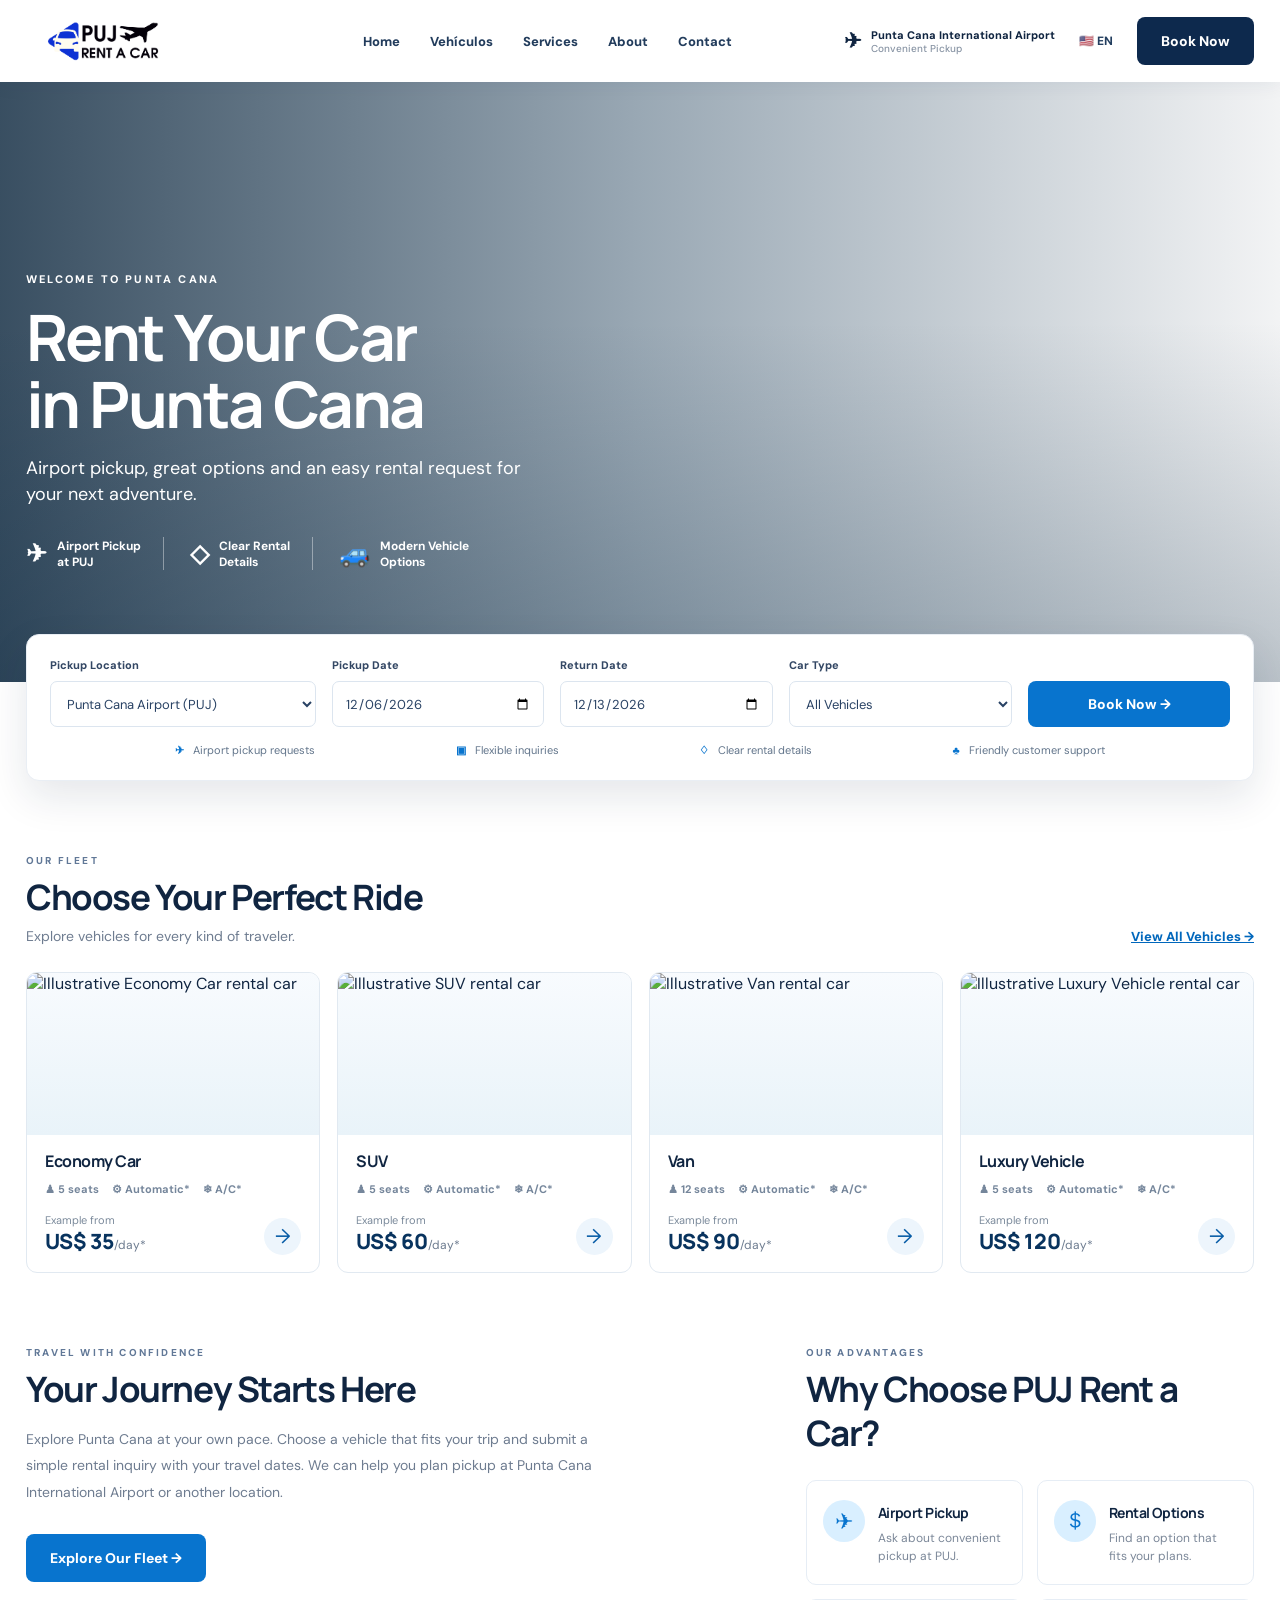
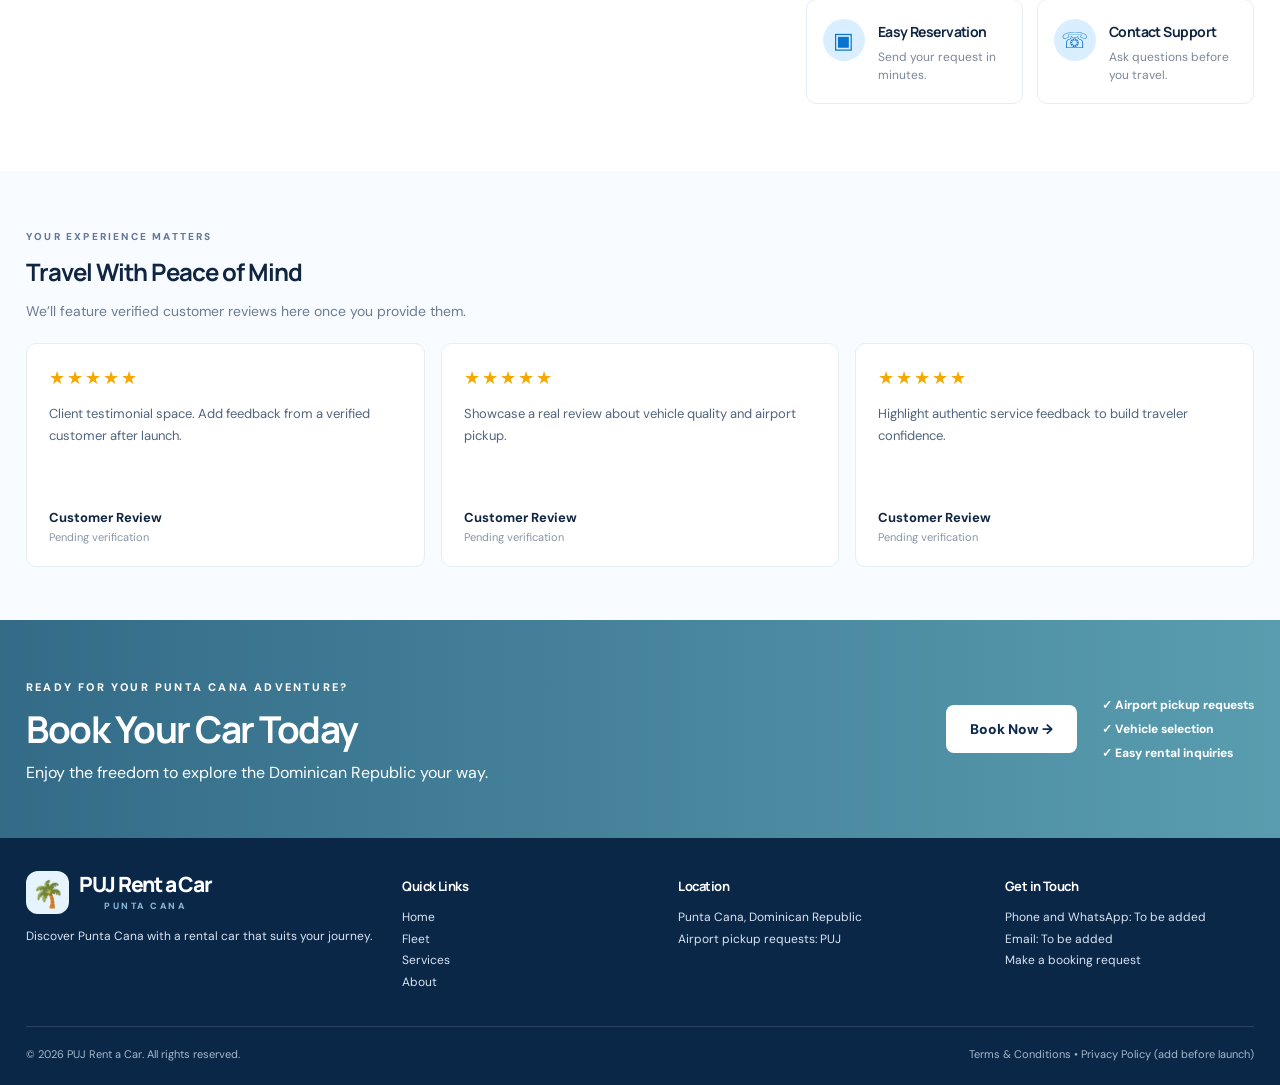
==== index.html @ e7a6bcce "Add files via upload" ====
<!DOCTYPE html>
<html lang="en">
 <head>
  <meta charset="utf-8"/>
  <meta content="width=device-width, initial-scale=1" name="viewport"/>
  <meta content="Explore rental cars in Punta Cana. Choose your vehicle, request pickup at Punta Cana Airport (PUJ), and plan your trip with PUJ Rent a Car." name="description"/>
  <meta content="#102b51" name="theme-color"/>
  <title>
   Car Rental Punta Cana Airport (PUJ) | PUJ Rent a Car
  </title>
  <link href="https://fonts.googleapis.com" rel="preconnect"/>
  <link crossorigin="" href="https://fonts.gstatic.com" rel="preconnect"/>
  <link href="https://fonts.googleapis.com/css2?family=DM+Sans:wght@400;500;600;700&amp;family=Manrope:wght@400;500;600;700;800&amp;display=swap" rel="stylesheet"/>
  <link href="css/styles.css" rel="stylesheet"/>
 </head>
 <body>
  <header class="nav">
   <div class="container nav-inner">
<a aria-label="PUJ Rent a Car home" class="logo" href="#home">
    <img
        src="assets/images/logo.png"
        alt="PUJ Rent a Car"
        class="logo-img"
    >
</a>
    <nav aria-label="Primary" class="links" id="nav-links">
     <a href="#home">
      Home
     </a>
     <a href="vehiculos.html">Vehículos
     </a>
     <a href="#services">
      Services
     </a>
     <a href="#about">
      About
     </a>
     <a href="#contact">
      Contact
     </a>
    </nav>
    <div class="nav-right">
     <div class="airport-mini">
      <span>
       ✈
      </span>
      <div>
       Punta Cana International Airport
       <small>
        Convenient Pickup
       </small>
      </div>
     </div>
     <button class="lang" id="lang-toggle" title="English interface (Spanish coming soon)">
      🇺🇸 EN
     </button>
     <button class="button button-dark" id="header-book">
      Book Now
     </button>
    </div>
    <button aria-expanded="false" aria-label="Open navigation" class="mobile-menu" id="menu">
     ☰
    </button>
   </div>
  </header>
  <main>
   <section class="hero" id="home">
    <div class="container hero-content">
     <span class="eyebrow">
      WELCOME TO PUNTA CANA
     </span>
     <h1>
      Rent Your Car
      <br/>
      in Punta Cana
     </h1>
     <p>
      Airport pickup, great options and an easy rental request for your next adventure.
     </p>
     <div class="hero-features">
      <div>
       <span>
        ✈
       </span>
       Airport Pickup
       <br/>
       at PUJ
      </div>
      <div>
       <span>
        ◇
       </span>
       Clear Rental
       <br/>
       Details
      </div>
      <div>
       <span>
        🚙
       </span>
       Modern Vehicle
       <br/>
       Options
      </div>
     </div>
    </div>
    <img alt="SUV rental vehicle" class="hero-car" src="https://images.unsplash.com/photo-1519641471654-76ce0107ad1b?auto=format&amp;fit=crop&amp;w=1100&amp;q=85"/>
   </section>
   <div class="container booking-wrap">
    <form class="booking" id="booking-form">
     <div class="field">
      <label for="pickup">
       Pickup Location
      </label>
      <select id="pickup">
       <option>
        Punta Cana Airport (PUJ)
       </option>
       <option>
        B&aacute;varo / Punta Cana
       </option>
       <option>
        Cap Cana
       </option>
       <option>
        Other / Please specify
       </option>
      </select>
     </div>
     <div class="field">
      <label for="start">
       Pickup Date
      </label>
      <input id="start" required="" type="date"/>
     </div>
     <div class="field">
      <label for="end">
       Return Date
      </label>
      <input id="end" required="" type="date"/>
     </div>
     <div class="field">
      <label for="type">
       Car Type
      </label>
      <select id="type">
       <option>
        All Vehicles
       </option>
       <option>
        Economy Car
       </option>
       <option>
        SUV
       </option>
       <option>
        Van
       </option>
       <option>
        Luxury Vehicle
       </option>
      </select>
     </div>
     <button class="button" type="submit">
      Book Now &rarr;
     </button>
     <div class="booking-badges">
      <span>
       <b>
        ✈
       </b>
       Airport pickup requests
      </span>
      <span>
       <b>
        ▣
       </b>
       Flexible inquiries
      </span>
      <span>
       <b>
        ♢
       </b>
       Clear rental details
      </span>
      <span>
       <b>
        &clubs;
       </b>
       Friendly customer support
      </span>
     </div>
    </form>
   </div>
   <section class="section" id="fleet">
    <div class="container">
     <div class="section-head">
      <div>
       <span class="kicker">
        OUR FLEET
       </span>
       <h2>
        Choose Your Perfect Ride
       </h2>
       <div class="section-sub">
        Explore vehicles for every kind of traveler.
       </div>
      </div>
      <a class="text-link" href="#fleet">
       View All Vehicles &rarr;
      </a>
     </div>
     <div class="fleet-grid" id="fleet-grid">
     </div>
    </div>
   </section>
   <section class="section section-compact" id="services">
    <div class="container split">
     <div id="about">
      <span class="kicker">
       TRAVEL WITH CONFIDENCE
      </span>
      <h2>
       Your Journey Starts Here
      </h2>
      <p class="section-sub intro-copy">
       Explore Punta Cana at your own pace. Choose a vehicle that fits your trip and submit a simple rental inquiry with your travel dates. We can help you plan pickup at Punta Cana International Airport or another location.
      </p>
      <a class="button explore-link" href="#fleet">
       Explore Our Fleet &rarr;
      </a>
     </div>
     <div>
      <span class="kicker">
       OUR ADVANTAGES
      </span>
      <h2>
       Why Choose PUJ Rent a Car?
      </h2>
      <div class="benefits-grid">
       <div class="benefit">
        <div class="benefit-icon">
         ✈
        </div>
        <div>
         <h3>
          Airport Pickup
         </h3>
         <p>
          Ask about convenient pickup at PUJ.
         </p>
        </div>
       </div>
       <div class="benefit">
        <div class="benefit-icon">
         ＄
        </div>
        <div>
         <h3>
          Rental Options
         </h3>
         <p>
          Find an option that fits your plans.
         </p>
        </div>
       </div>
       <div class="benefit">
        <div class="benefit-icon">
         ▣
        </div>
        <div>
         <h3>
          Easy Reservation
         </h3>
         <p>
          Send your request in minutes.
         </p>
        </div>
       </div>
       <div class="benefit">
        <div class="benefit-icon">
         ☏
        </div>
        <div>
         <h3>
          Contact Support
         </h3>
         <p>
          Ask questions before you travel.
         </p>
        </div>
       </div>
      </div>
     </div>
    </div>
   </section>
   <section class="reviews">
    <div class="container">
     <span class="kicker">
      YOUR EXPERIENCE MATTERS
     </span>
     <h2 class="reviews-title">
      Travel With Peace of Mind
     </h2>
     <p class="section-sub">
      We&rsquo;ll feature verified customer reviews here once you provide them.
     </p>
     <div class="reviews-grid">
      <div class="review">
       <div class="stars">
        &starf;&starf;&starf;&starf;&starf;
       </div>
       <p>
        Client testimonial space. Add feedback from a verified customer after launch.
       </p>
       <strong>
        Customer Review
       </strong>
       <small>
        Pending verification
       </small>
      </div>
      <div class="review">
       <div class="stars">
        &starf;&starf;&starf;&starf;&starf;
       </div>
       <p>
        Showcase a real review about vehicle quality and airport pickup.
       </p>
       <strong>
        Customer Review
       </strong>
       <small>
        Pending verification
       </small>
      </div>
      <div class="review">
       <div class="stars">
        &starf;&starf;&starf;&starf;&starf;
       </div>
       <p>
        Highlight authentic service feedback to build traveler confidence.
       </p>
       <strong>
        Customer Review
       </strong>
       <small>
        Pending verification
       </small>
      </div>
     </div>
    </div>
   </section>
   <section class="cta" id="contact">
    <div class="container cta-inner">
     <div>
      <span class="eyebrow">
       READY FOR YOUR PUNTA CANA ADVENTURE?
      </span>
      <h2>
       Book Your Car Today
      </h2>
      <p>
       Enjoy the freedom to explore the Dominican Republic your way.
      </p>
     </div>
     <div class="cta-right">
      <button class="button" id="cta-book">
       Book Now &rarr;
      </button>
      <div class="checklist">
       &checkmark; Airport pickup requests
       <br/>
       &checkmark; Vehicle selection
       <br/>
       &checkmark; Easy rental inquiries
      </div>
     </div>
    </div>
   </section>
  </main>
  <footer class="footer">
   <div class="container">
    <div class="footer-main">
     <div>
      <a class="logo" href="#home">
       <span class="logo-mark">
        🌴
       </span>
       <span>
        <strong>
         PUJ Rent a Car
        </strong>
        <small>
         PUNTA CANA
        </small>
       </span>
      </a>
      <p>
       Discover Punta Cana with a rental car that suits your journey.
      </p>
     </div>
     <div>
      <h4>
       Quick Links
      </h4>
      <p>
       <a href="#home">
        Home
       </a>
       <br/>
       <a href="#fleet">
        Fleet
       </a>
       <br/>
       <a href="#services">
        Services
       </a>
       <br/>
       <a href="#about">
        About
       </a>
      </p>
     </div>
     <div>
      <h4>
       Location
      </h4>
      <p>
       Punta Cana, Dominican Republic
       <br/>
       Airport pickup requests: PUJ
      </p>
     </div>
     <div>
      <h4>
       Get in Touch
      </h4>
      <p>
       Phone and WhatsApp: To be added
       <br/>
       Email: To be added
       <br/>
       <a href="#home">
        Make a booking request
       </a>
      </p>
     </div>
    </div>
    <div class="footer-bottom">
     <span>
      &copy;
      <span id="year">
      </span>
      PUJ Rent a Car. All rights reserved.
     </span>
     <span>
      Terms &amp; Conditions &bull; Privacy Policy (add before launch)
     </span>
    </div>
   </div>
  </footer>
  <dialog class="dialog" id="request-modal">
   <div class="dialog-inner">
    <h2>
     Request a Reservation
    </h2>
    <p>
     Enter your details. This preview creates a booking inquiry you can copy; it does not send a reservation or charge a card.
    </p>
    <form id="request-form">
     <label for="guest">
      Full name
     </label>
     <input autocomplete="name" id="guest" placeholder="Your full name" required=""/>
     <label for="contact-detail">
      Email or phone
     </label>
     <input id="contact-detail" placeholder="Email or phone number" required=""/>
     <label for="additional">
      Special requests (optional)
     </label>
     <input id="additional" placeholder="Flight details, pickup time, etc."/>
     <div class="dialog-actions">
      <button class="button button-outline" id="modal-close" type="button">
       Cancel
      </button>
      <button class="button" type="submit">
       Copy Request &rarr;
      </button>
     </div>
    </form>
    <p class="small" id="request-summary">
    </p>
   </div>
  </dialog>
  <div class="toast" id="toast" role="status">
  </div>
  <script src="js/app.js" type="module">
  </script>
 </body>
</html>
---- css/styles.css ----
/* PUJ Rent a Car — visual styles. Sections retain original cascade. */

:root {
  --navy:#0d294d;
  --blue:#0874ce;
  --light:#eff7ff;
  --ink:#102541;
  --muted:#60718a;
  --line:#e6edf5;
  --shadow:0 16px 40px rgba(14,40,67,.11);
}

* {
  box-sizing:border-box;
}

html {
  scroll-behavior:smooth;
}

body {
  margin:0;
  font-family:'DM Sans',Arial,sans-serif;
  color:var(--ink);
  background:#fff;
}

h1,h2,h3,h4 {
  font-family:Manrope,Arial,sans-serif;
  letter-spacing:-.04em;
  margin:0;
}

a {
  text-decoration:none;
  color:inherit;
}

button,input,select {
  font:inherit;
}

button {
  cursor:pointer;
}

button:focus-visible,a:focus-visible,input:focus-visible,select:focus-visible {
  outline:3px solid #74c1ff;
  outline-offset:3px;
}

.container {
  width:min(1280px,calc(100% - 52px));
  margin:auto;
}

.nav {
  background:white;
  height:82px;
  position:sticky;
  top:0;
  z-index:20;
  box-shadow:0 3px 18px #122e4c10;
}

.nav-inner {
  height:100%;
  display:flex;
  align-items:center;
  gap:38px;
}

.logo {
  display:flex;
  align-items:center;
  gap:10px;
  color:#0a3158;
  min-width:225px;
}

.logo-mark {
  width:43px;
  height:43px;
  display:grid;
  place-items:center;
  background:#e6f4ff;
  border-radius:12px;
  color:var(--blue);
  font-size:26px;
}

.logo strong {
  display:block;
  font:800 21px Manrope,Arial;
  letter-spacing:-.06em;
}

.logo small {
  display:block;
  letter-spacing:.28em;
  text-align:center;
  font-size:9px;
  font-weight:800;
  color:#2674aa;
}

.links {
  display:flex;
  align-items:center;
  justify-content:center;
  gap:30px;
  flex:1;
}

.links a {
  font-size:13px;
  font-weight:800;
  color:#223c5c;
  position:relative;
}

.links a:hover {
  color:var(--blue);
}

.nav-right {
  display:flex;
  align-items:center;
  gap:18px;
}

.airport-mini {
  font-size:11px;
  font-weight:800;
  white-space:nowrap;
  display:flex;
  gap:9px;
  align-items:center;
}

.airport-mini span {
  font-size:21px;
}

.airport-mini small {
  display:block;
  font-size:10px;
  font-weight:500;
  color:#8793a3;
}

.lang {
  border:0;
  background:none;
  color:#233e5f;
  font-size:12px;
  font-weight:800;
}

.button {
  display:inline-flex;
  justify-content:center;
  align-items:center;
  gap:10px;
  background:var(--blue);
  color:white;
  border:0;
  border-radius:8px;
  padding:15px 24px;
  font-weight:800;
  font-size:14px;
  transition:transform .2s,background .2s;
}

.button:hover {
  background:#0862ac;
  transform:translateY(-1px);
}

.button-dark {
  background:var(--navy);
}

.mobile-menu {
  display:none;
  background:none;
  border:0;
  font-size:27px;
  color:var(--navy);
}

.hero {
  height:470px;
  position:relative;
  display:flex;
  align-items:flex-start;
  background:linear-gradient(90deg,rgba(1,29,53,.78),rgba(1,38,68,.4) 50%,rgba(5,24,45,.05)),url('https://images.unsplash.com/photo-1507525428034-b723cf961d3e?auto=format&fit=crop&w=2200&q=85') center 53%/cover;
}

.hero:after {
  content:'';
  position:absolute;
  inset:0;
  background:linear-gradient(0deg,rgba(0,32,58,.23),transparent 60%);
  pointer-events:none;
}

.hero-content {
  position:relative;
  z-index:2;
  padding-top:73px;
  color:white;
}

.eyebrow {
  display:inline-block;
  letter-spacing:.2em;
  font-weight:800;
  font-size:11px;
}

.hero h1 {
  font-size:clamp(39px,5vw,67px);
  line-height:1.08;
  max-width:590px;
  margin:15px 0;
}

.hero p {
  font-size:18px;
  line-height:1.45;
  max-width:510px;
}

.hero-features {
  display:flex;
  gap:26px;
  margin-top:30px;
}

.hero-features div {
  display:flex;
  gap:10px;
  align-items:center;
  padding-right:22px;
  border-right:1px solid #ffffff65;
  font-size:12px;
  font-weight:700;
}

.hero-features div:last-child {
  border:0;
}

.hero-features span {
  font-size:25px;
}

.hero-car {
  position:absolute;
  z-index:1;
  width:min(56vw,750px);
  right:2%;
  bottom:16px;
  filter:drop-shadow(0 24px 14px #0b243651);
}

.booking-wrap {
  position:relative;
  z-index:5;
  margin-top:-48px;
}

.booking {
  background:white;
  box-shadow:var(--shadow);
  border:1px solid #e9eef4;
  border-radius:13px;
  padding:23px;
  display:grid;
  grid-template-columns:1.25fr 1fr 1fr 1.05fr .95fr;
  gap:16px;
  align-items:end;
}

.field label {
  font-size:11px;
  font-weight:800;
  color:#334764;
  display:block;
  margin-bottom:9px;
}

.field input,.field select {
  width:100%;
  height:46px;
  border:1px solid #dce5ef;
  background:white;
  border-radius:7px;
  color:#294264;
  padding:0 12px;
  font-size:13px;
}

.booking button {
  height:46px;
}

.booking-badges {
  grid-column:1/-1;
  display:flex;
  justify-content:space-evenly;
  gap:15px;
  color:#62758b;
  font-size:11px;
}

.booking-badges b {
  color:var(--blue);
  margin-right:6px;
}

.section {
  padding:67px 0;
}

.section-head {
  display:flex;
  justify-content:space-between;
  align-items:end;
  margin-bottom:27px;
}

.kicker {
  font-size:10px;
  letter-spacing:.22em;
  font-weight:800;
  color:#617897;
}

.section h2 {
  font-size:clamp(27px,3vw,35px);
  line-height:1.25;
  margin:7px 0;
}

.section-sub {
  font-size:14px;
  color:#6e7c90;
}

.text-link {
  color:#0067bc;
  font-weight:800;
  font-size:13px;
  text-decoration:underline;
}

.fleet-grid {
  display:grid;
  grid-template-columns:repeat(4,1fr);
  gap:17px;
}

.car-card {
  border:1px solid #e1e9f1;
  border-radius:11px;
  overflow:hidden;
  background:#fff;
  transition:box-shadow .2s,transform .2s;
}

.car-card:hover {
  box-shadow:var(--shadow);
  transform:translateY(-3px);
}

.car-photo {
  height:162px;
  display:flex;
  align-items:center;
  justify-content:center;
  background:linear-gradient(180deg,#f8fbfe,#e9f3f9);
}

.car-photo img {
  height:100%;
  width:100%;
  object-fit:cover;
}

.car-details {
  padding:15px 18px 17px;
}

.car-details h3 {
  font-size:16px;
  letter-spacing:-.03em;
}

.spec {
  display:flex;
  gap:13px;
  color:#75869b;
  margin:10px 0 17px;
  font-size:11px;
  font-weight:700;
  flex-wrap:wrap;
}

.price-row {
  display:flex;
  justify-content:space-between;
  align-items:end;
}

.price-row small {
  display:block;
  font-size:11px;
  color:#7b8a9b;
}

.price-row strong {
  font:800 21px Manrope;
  color:#08335e;
}

.price-row em {
  font-style:normal;
  font-size:12px;
  color:#6c7b8f;
}

.round-btn {
  border:0;
  border-radius:100%;
  width:37px;
  height:37px;
  background:#edf5fc;
  color:#075ca6;
  font-size:20px;
}

.split {
  display:grid;
  grid-template-columns:1.65fr 1fr;
  gap:40px;
}

.benefits-grid {
  display:grid;
  grid-template-columns:repeat(2,1fr);
  gap:14px;
  margin-top:25px;
}

.benefit {
  border:1px solid var(--line);
  padding:19px 16px;
  border-radius:10px;
  display:flex;
  gap:13px;
}

.benefit-icon {
  width:42px;
  height:42px;
  flex:none;
  border-radius:50%;
  background:#d9efff;
  color:#0874ce;
  display:grid;
  place-items:center;
  font-size:22px;
}

.benefit h3 {
  font-size:14px;
  margin:3px 0 7px;
}

.benefit p {
  font-size:12px;
  color:#7b8798;
  line-height:1.5;
  margin:0;
}

.reviews {
  background:#f8fbff;
  padding:53px 0;
}

.reviews-grid {
  display:grid;
  grid-template-columns:repeat(3,1fr);
  gap:16px;
  margin-top:23px;
}

.review {
  border:1px solid var(--line);
  border-radius:10px;
  background:white;
  padding:22px;
}

.stars {
  color:#f4a800;
  font-size:18px;
  letter-spacing:2px;
}

.review p {
  font-size:13px;
  color:#51647e;
  line-height:1.65;
  min-height:90px;
}

.review strong {
  font-size:13px;
}

.review small {
  display:block;
  color:#8795a4;
  font-size:11px;
  margin-top:3px;
}

.cta {
  padding:55px 0;
  background:linear-gradient(90deg,#04496ccf,#046a86a8),url('https://images.unsplash.com/photo-1507525428034-b723cf961d3e?auto=format&fit=crop&w=1800&q=75') center 60%/cover;
  color:white;
}

.cta-inner {
  display:flex;
  align-items:center;
  justify-content:space-between;
  gap:35px;
}

.cta h2 {
  font-size:37px;
  margin:8px 0;
}

.cta p {
  margin:0;
}

.cta-right {
  display:flex;
  align-items:center;
  gap:25px;
}

.cta .button {
  background:white;
  color:var(--navy);
  white-space:nowrap;
}

.checklist {
  font-size:12px;
  line-height:2;
  font-weight:800;
}

.footer {
  background:#0b2748;
  color:white;
  padding:32px 0 24px;
}

.footer-main {
  display:grid;
  grid-template-columns:1.4fr 1fr 1.2fr 1fr;
  gap:27px;
}

.footer .logo {
  color:white;
}

.footer .logo small {
  color:#8cb9db;
}

.footer p,.footer a {
  color:#d8e5f3;
  font-size:12px;
  line-height:1.8;
}

.footer a:hover {
  color:white;
}

.footer h4 {
  font-size:13px;
  margin:7px 0 12px;
}

.footer-bottom {
  border-top:1px solid #ffffff20;
  padding-top:20px;
  margin-top:20px;
  display:flex;
  justify-content:space-between;
  font-size:11px;
  color:#a5b8cb;
}

.notice {
  background:#fff7db;
  padding:10px 15px;
  color:#745818;
  font-size:12px;
  text-align:center;
}

.dialog {
  border:0;
  border-radius:14px;
  padding:0;
  width:min(500px,calc(100% - 30px));
  box-shadow:0 25px 90px #0b234c55;
}

.dialog::backdrop {
  background:#06213ab9;
}

.dialog-inner {
  padding:28px;
}

.dialog h2 {
  font-size:24px;
  margin-bottom:15px;
}

.dialog p {
  font-size:14px;
  line-height:1.6;
  color:#596e83;
}

.dialog label {
  display:block;
  font-size:12px;
  font-weight:700;
  margin:12px 0 7px;
}

.dialog input,.dialog select {
  width:100%;
  border:1px solid #dbe3ed;
  border-radius:7px;
  padding:12px;
}

.dialog-actions {
  display:flex;
  gap:10px;
  margin-top:20px;
}

.dialog-actions button {
  flex:1;
}

.button-outline {
  background:#eaf2fa;
  color:#1d4d79;
}

.small {
  font-size:11px;
  color:#6c7c8f;
}

.toast {
  position:fixed;
  bottom:20px;
  left:50%;
  transform:translateX(-50%);
  z-index:30;
  background:#112f50;
  color:white;
  border-radius:9px;
  padding:12px 20px;
  box-shadow:var(--shadow);
  display:none;
  font-size:13px;
}

@media (max-width: 1150px) {
.airport-mini {
  display:none;
}

.nav-inner {
  gap:10px;
}

.links {
  gap:20px;
}

.fleet-grid {
  grid-template-columns:repeat(2,1fr);
}

.split {
  grid-template-columns:1fr;
}

.hero-car {
  width:55vw;
  right:0;
}

.booking {
  grid-template-columns:repeat(4,1fr);
}

.booking button {
  grid-column:1/-1;
}

}

@media (max-width: 700px) {

.container {
    width: 95%;
    max-width: 1600px;
    margin-left: auto;
    margin-right: auto;
}

.nav {
  height:70px;
}

.nav-inner {
  justify-content:space-between;
}

.logo {
  min-width:auto;
}

.logo strong {
  font-size:18px;
}

.logo-mark {
  width:37px;
  height:37px;
}

.mobile-menu {
  display:block;
}

.links {
  position:absolute;
  top:70px;
  left:0;
  right:0;
  padding:20px;
  background:white;
  box-shadow:0 14px 20px #1233;
  display:none;
  flex-direction:column;
  align-items:flex-start;
}

.links.open {
  display:flex;
}

.nav-right .lang {
  display:none;
}

.nav-right .button {
  padding:11px 13px;
  font-size:12px;
}

.hero {
  height:560px;
}

.hero-content {
  padding-top:48px;
}

.hero p {
  font-size:15px;
}

.hero-features {
  gap:8px;
  margin-top:22px;
}

.hero-features div {
  font-size:10px;
  gap:5px;
  padding-right:8px;
}

.hero-features span {
  font-size:17px;
}

.hero-car {
  width:100vw;
  right:-18vw;
  bottom:25px;
  opacity:.92;
}

.booking-wrap {
  margin-top:-35px;
}

.booking {
  grid-template-columns:repeat(2,minmax(0,1fr));
  padding:15px;
  gap:12px;
}

.field:first-child,.booking button {
  grid-column:1/-1;
}

.booking-badges {
  display:grid;
  grid-template-columns:1fr 1fr;
  gap:8px;
  font-size:10px;
}

.section {
  padding:45px 0;
}

.section-head {
  align-items:flex-start;
  gap:12px;
}


@media (min-width: 1200px) {
    .fleet-grid {
        display: grid;
        grid-template-columns: repeat(4, minmax(0, 1fr));
        gap: 24px;
    }
}


.car-photo {
  height:125px;
}

.car-details {
  padding:12px;
}

.spec {
  gap:5px;
  font-size:10px;
}

.price-row strong {
  font-size:16px;
}

.round-btn {
  width:30px;
  height:30px;
}

.benefits-grid {
  gap:10px;
}

.benefit {
  padding:12px;
  flex-direction:column;
}

.reviews-grid {
  grid-template-columns:1fr;
}

.review p {
  min-height:auto;
}

.cta-inner,.cta-right {
  flex-direction:column;
  align-items:flex-start;
}

.cta h2 {
  font-size:29px;
}

.footer-main {
  grid-template-columns:1fr 1fr;
}

.footer-bottom {
  gap:10px;
  flex-direction:column;
}

}

@media (max-width: 380px) {
.fleet-grid {
  grid-template-columns:1fr;
}

.footer-main {
  grid-template-columns:1fr;
}

.nav-right .button {
  display:none;
}

}

/* Section-specific styles moved from HTML */
.section-compact {
  padding-top:0;
}

.intro-copy {
  max-width:600px;
  line-height:1.9;
}

.explore-link {
  margin-top:15px;
}

.reviews-title {
  margin-top:10px;
}

 
/* LOGO DEL ENCABEZADO */

.logo {
    display: flex;
    align-items: center;
    flex-shrink: 0;
    text-decoration: none;
}

.logo-img {
    display: block;
    width: 160px;
    max-width: 100%;
    height: 55px;
    object-fit: contain;
}

/* LOGO EN CELULARES */

@media (max-width: 768px) {
    .logo-img {
        width: 130px;
        height: 45px;
    }
}


@media (min-width: 1024px) {
    .hero h1 {
        font-size: clamp(56px, 5vw, 86px);
        line-height: 1.05;
    }

    .hero {
        min-height: 600px;
    }
}
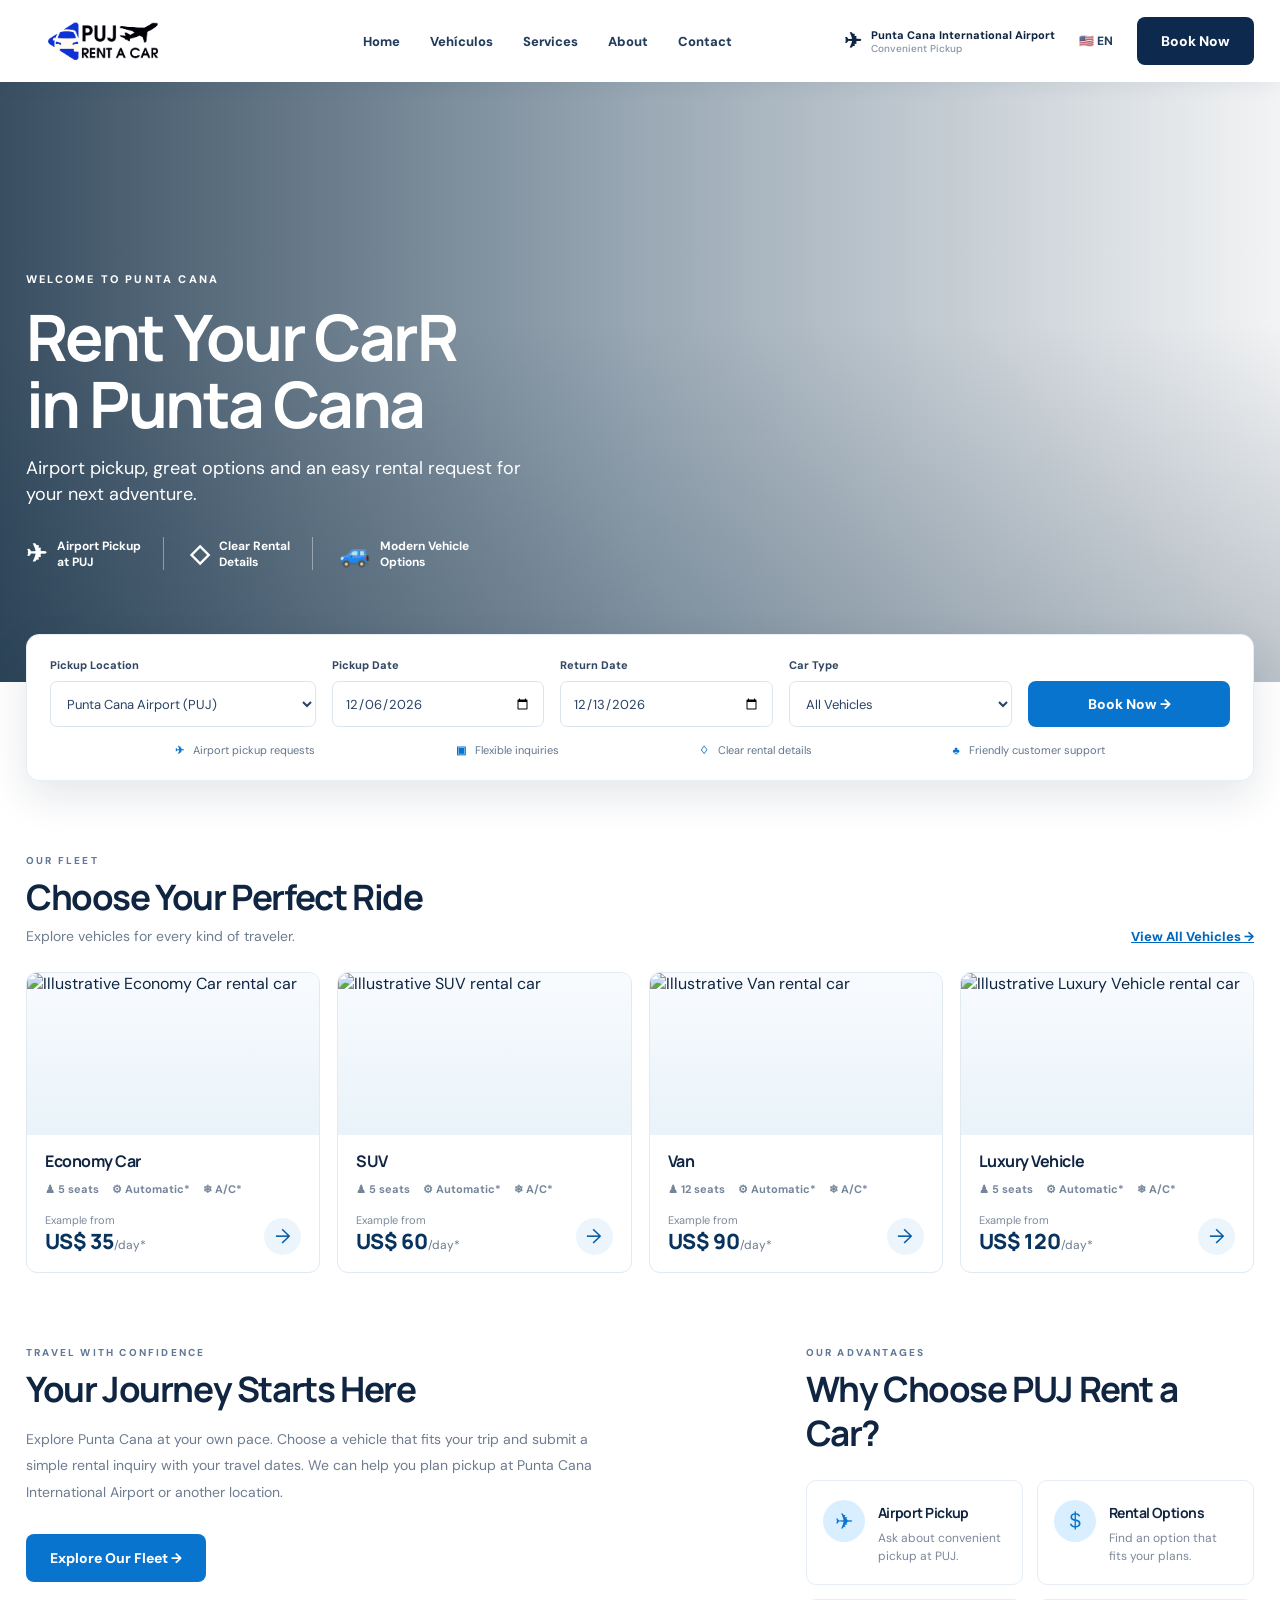
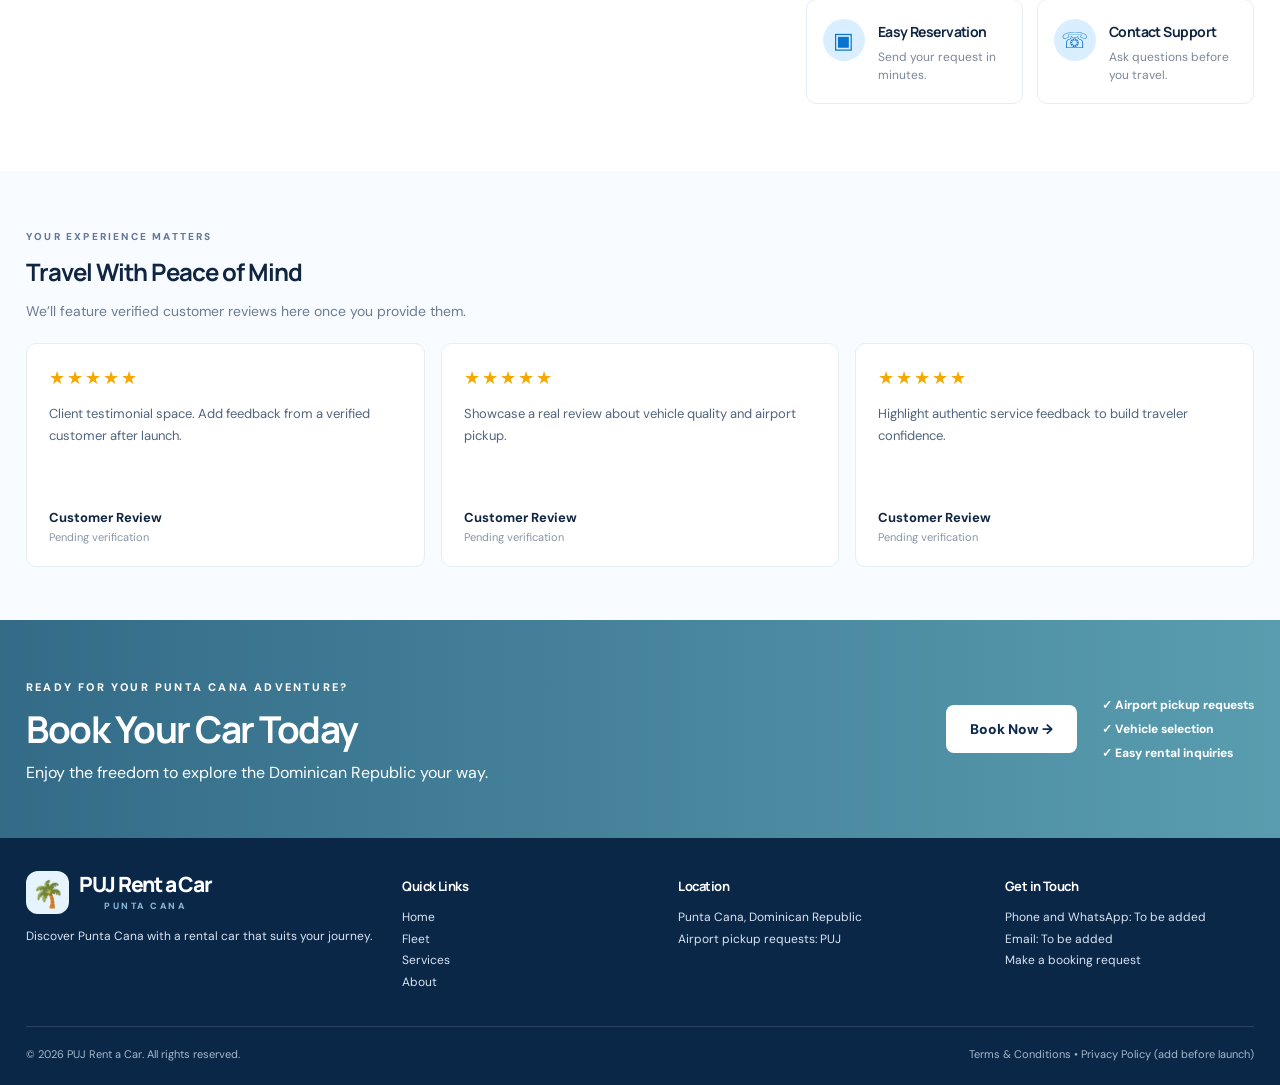
==== commit fed2e7bc: "Fix typo in car rental heading" ====
--- a/index.html
+++ b/index.html
@@ -70,7 +70,7 @@
       WELCOME TO PUNTA CANA
      </span>
      <h1>
-      Rent Your Car
+      Rent Your CarR
       <br/>
       in Punta Cana
      </h1>
--- a/css/styles.css
+++ b/css/styles.css
@@ -1000,3 +1000,108 @@
 }
 
 
+/* ==========================================
+   PUJ RENT A CAR - VERSIÓN MÓVIL
+========================================== */
+
+@media screen and (max-width: 768px) {
+
+    /* Evitar desplazamiento horizontal */
+    html,
+    body {
+        width: 100%;
+        overflow-x: clip;
+    }
+
+    /* Contenedores */
+    .container {
+        width: 92%;
+        max-width: 100%;
+        margin: 0 auto;
+    }
+
+    /* Encabezado */
+    .logo-img {
+        width: 135px;
+        height: auto;
+        max-height: 55px;
+        object-fit: contain;
+    }
+
+    /* Portada */
+    .hero {
+        position: relative;
+        min-height: 620px;
+        height: auto;
+        padding: 65px 0 100px;
+        overflow: hidden;
+    }
+
+    /* Texto principal */
+    .hero h1 {
+        font-size: clamp(34px, 9vw, 46px) !important;
+        line-height: 1.12 !important;
+        max-width: 100%;
+        margin-bottom: 18px;
+    }
+
+    .hero p {
+        font-size: 16px !important;
+        line-height: 1.6;
+        max-width: 100%;
+    }
+
+    /* Beneficios */
+    .hero-features,
+    .hero-benefits {
+        display: flex;
+        flex-wrap: wrap;
+        gap: 14px;
+        align-items: center;
+    }
+
+    /* Formulario */
+    .booking-card {
+        position: relative;
+        width: 92%;
+        max-width: 100%;
+        margin: -55px auto 35px;
+        padding: 20px;
+        border-radius: 18px;
+        z-index: 5;
+    }
+
+    .booking-card input,
+    .booking-card select,
+    .booking-card button {
+        width: 100%;
+        min-width: 0;
+        font-size: 15px;
+    }
+
+    /* Tarjetas de vehículos */
+    .fleet-grid {
+        grid-template-columns: 1fr !important;
+        gap: 22px;
+    }
+
+    .fleet-card img {
+        width: 100%;
+        height: 220px;
+        object-fit: cover;
+    }
+
+    /* Títulos de secciones */
+    h2 {
+        font-size: 29px;
+        line-height: 1.2;
+    }
+}
+
+
+@media (max-width: 768px) {
+    .hero-car {
+        display: none !important;
+    }
+}
+
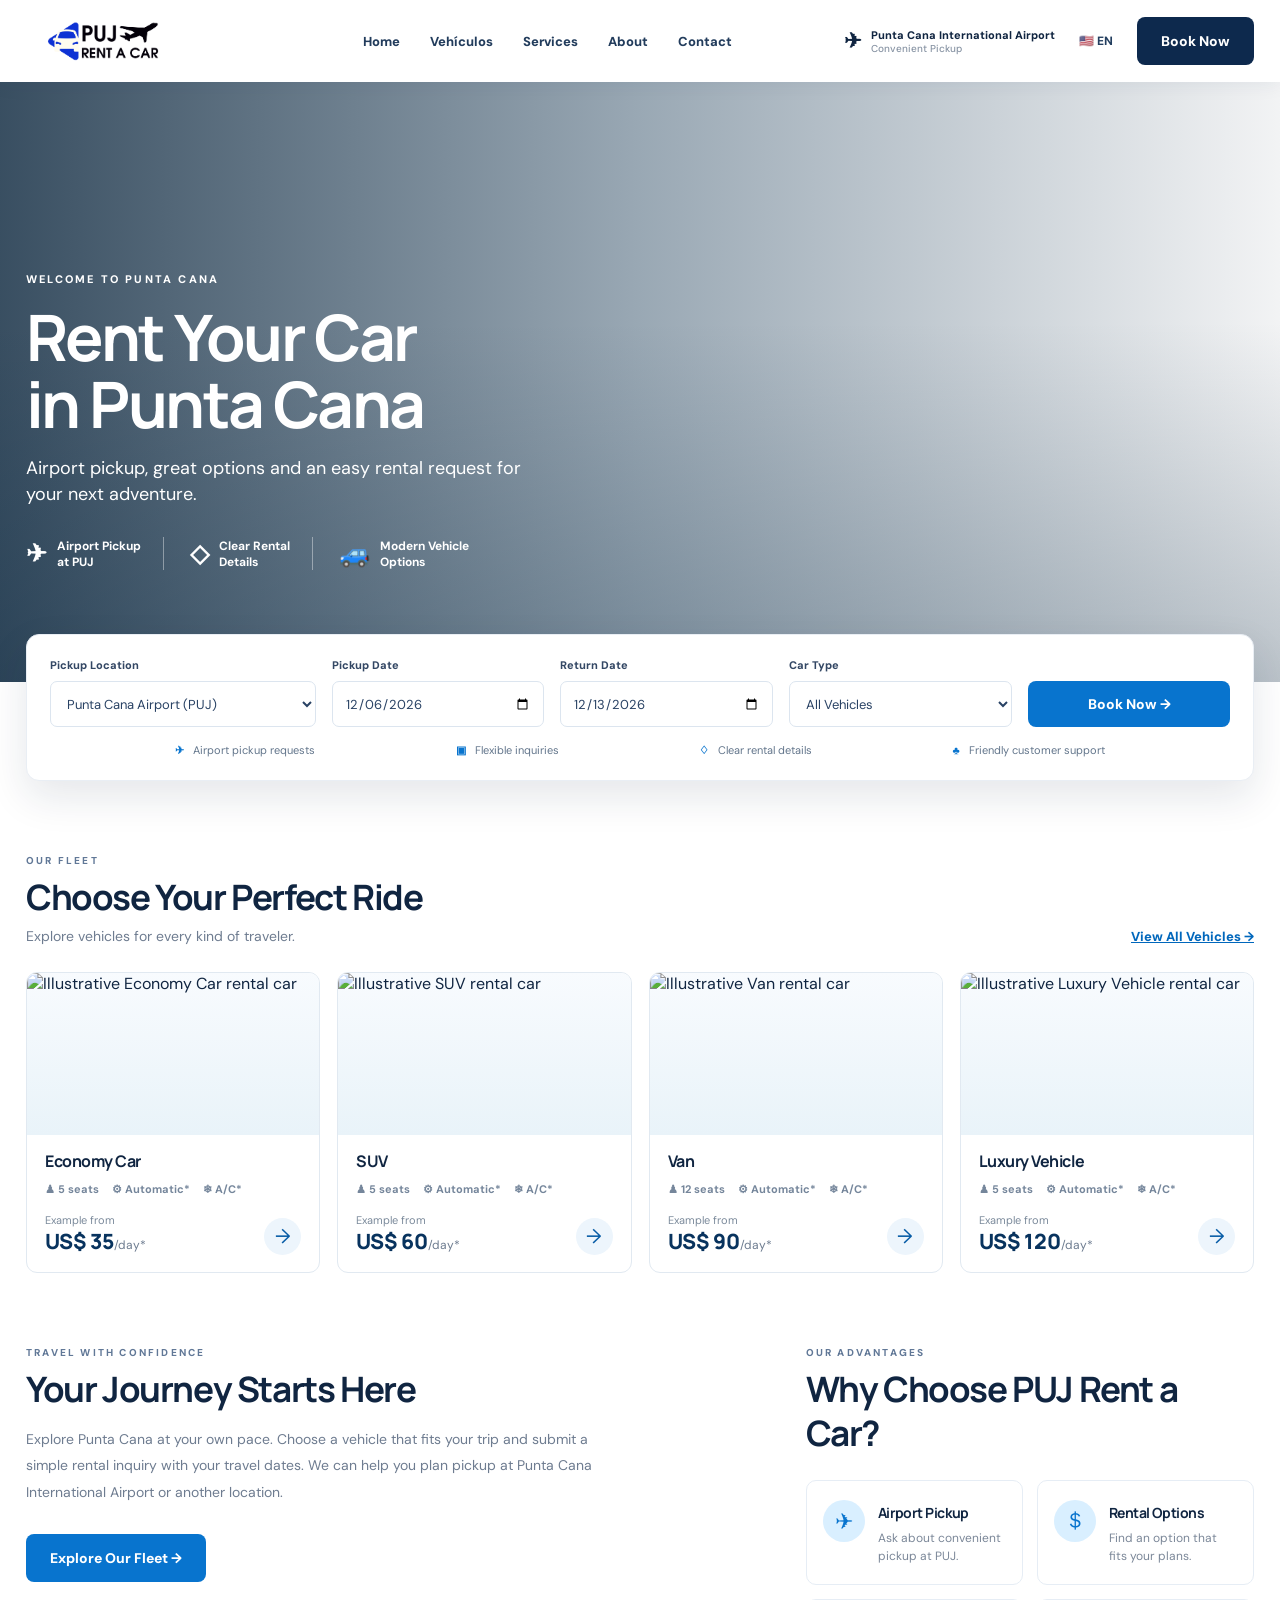
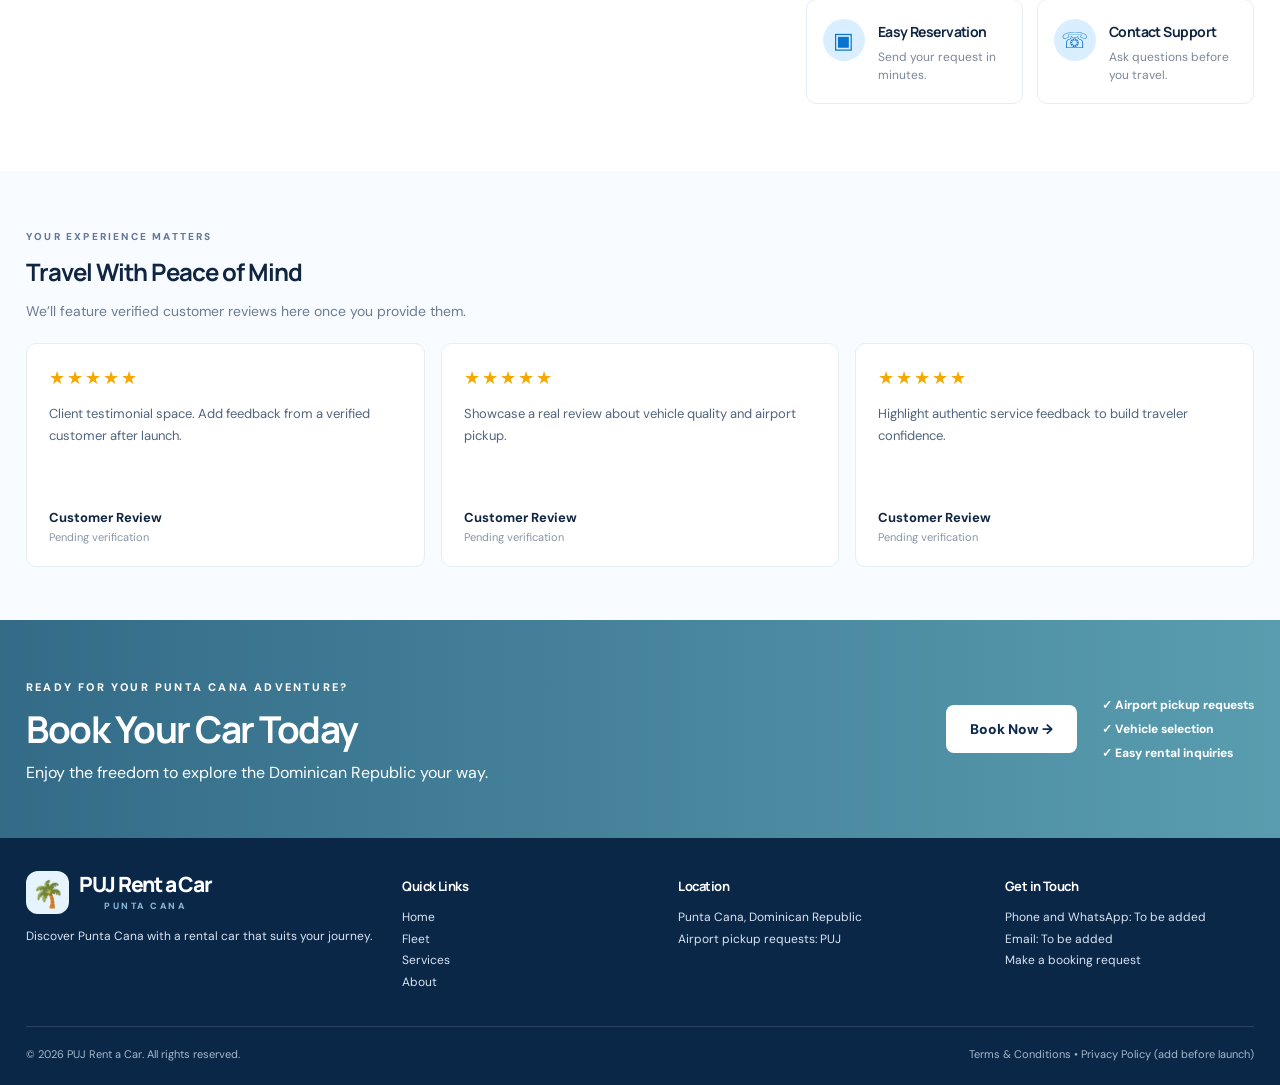
==== commit cc332c43: "Update index.html" ====
--- a/index.html
+++ b/index.html
@@ -70,7 +70,7 @@
       WELCOME TO PUNTA CANA
      </span>
      <h1>
-      Rent Your CarR
+      Rent Your Car
       <br/>
       in Punta Cana
      </h1>
--- a/css/styles.css
+++ b/css/styles.css
@@ -283,6 +283,50 @@
   align-items:end;
 }
 
+
+/* ====================================
+   FORMULARIO RESPONSIVE
+==================================== */
+
+/* TABLETS */
+@media (max-width: 1024px) {
+    .booking {
+        grid-template-columns: repeat(2, minmax(0, 1fr));
+        gap: 20px;
+    }
+
+    .booking > * {
+        min-width: 0;
+    }
+}
+
+/* CELULARES */
+@media (max-width: 768px) {
+    .booking {
+        display: grid;
+        grid-template-columns: minmax(0, 1fr);
+        gap: 20px;
+        padding: 20px;
+        width: 100%;
+        box-sizing: border-box;
+    }
+
+    .booking > * {
+        width: 100%;
+        min-width: 0;
+        max-width: 100%;
+    }
+
+    .booking input,
+    .booking select,
+    .booking button {
+        width: 100%;
+        min-width: 0;
+        max-width: 100%;
+        box-sizing: border-box;
+    }
+}
+
 .field label {
   font-size:11px;
   font-weight:800;
@@ -1099,9 +1143,65 @@
 }
 
 
+
 @media (max-width: 768px) {
     .hero-car {
-        display: none !important;
-    }
-}
-
+        display: block !important;
+        position: relative;
+        width: 100%;
+        max-width: 100%;
+        height: auto;
+        object-fit: contain;
+    }
+}
+
+
+/* ==========================================
+   CORRECCIÓN DE DESBORDAMIENTO MÓVIL
+========================================== */
+
+@media (max-width: 768px) {
+
+    html,
+    body {
+        width: 100%;
+        max-width: 100%;
+        margin: 0;
+        overflow-x: hidden;
+    }
+
+    *,
+    *::before,
+    *::after {
+        box-sizing: border-box;
+    }
+
+    .container {
+        width: 100%;
+        max-width: 100%;
+        padding-left: 16px;
+        padding-right: 16px;
+    }
+
+    .hero,
+    .booking-card,
+    .fleet-grid {
+        max-width: 100%;
+    }
+
+    .hero h1 {
+        font-size: clamp(32px, 9vw, 44px);
+        line-height: 1.12;
+    }
+
+    .booking-card input,
+    .booking-card select {
+        max-width: 100%;
+        min-width: 0;
+    }
+
+    .logo-img {
+        width: 130px;
+        height: auto;
+    }
+}
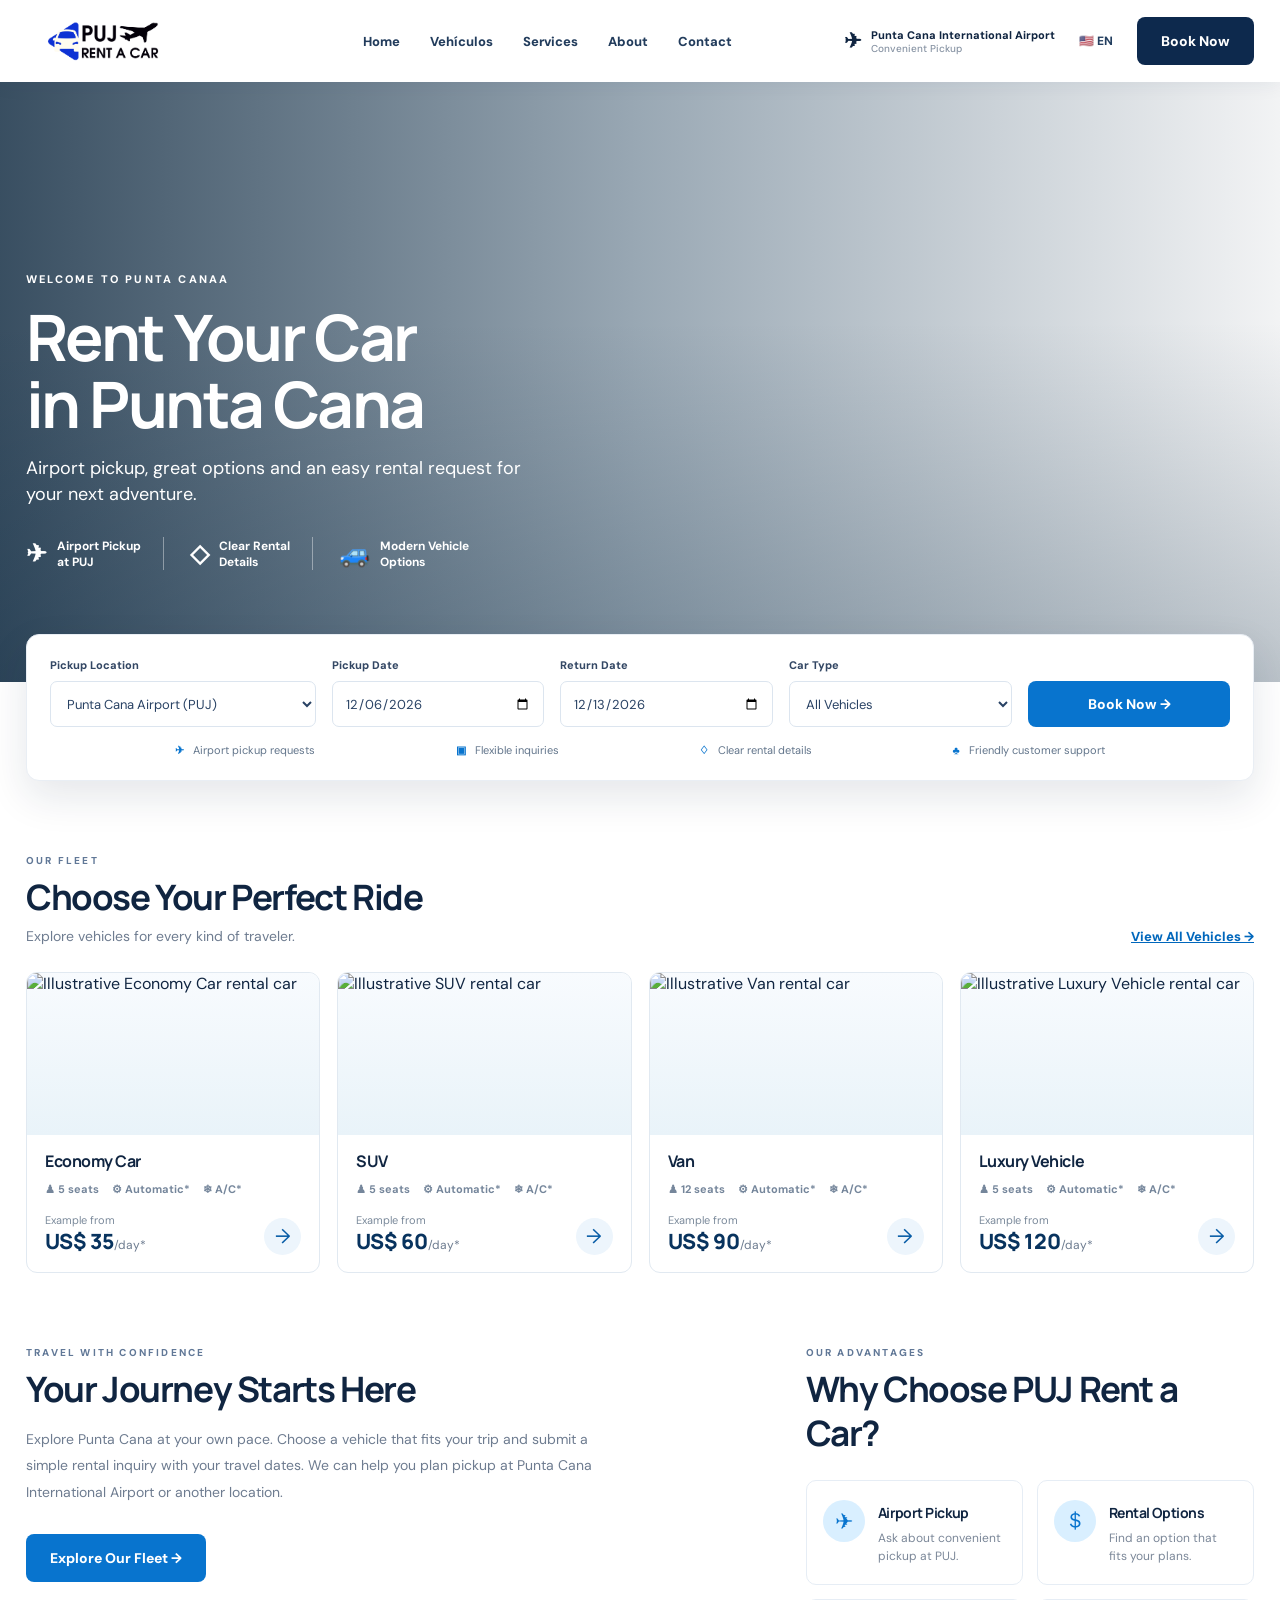
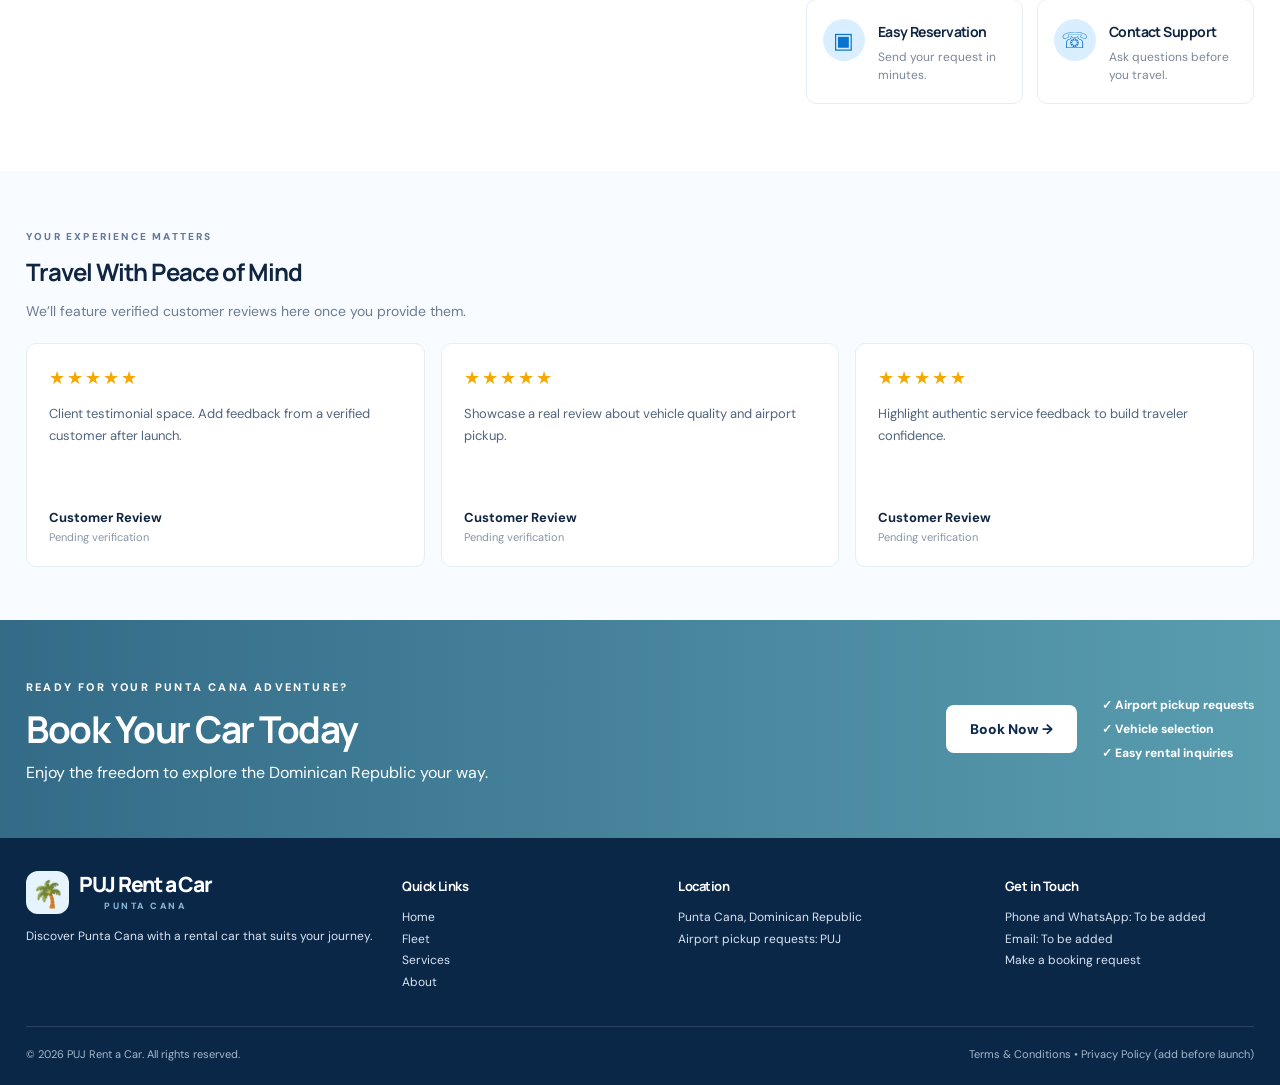
==== commit 8593eb68: "Fix typo in welcome message" ====
--- a/index.html
+++ b/index.html
@@ -67,7 +67,7 @@
    <section class="hero" id="home">
     <div class="container hero-content">
      <span class="eyebrow">
-      WELCOME TO PUNTA CANA
+      WELCOME TO PUNTA CANAA
      </span>
      <h1>
       Rent Your Car
--- a/css/styles.css
+++ b/css/styles.css
@@ -1205,3 +1205,41 @@
         height: auto;
     }
 }
+
+
+/* =====================================
+   ARREGLO DEFINITIVO DEL FORMULARIO
+   SOLO PARA CELULARES
+===================================== */
+
+@media screen and (max-width: 768px) {
+
+    .booking {
+        display: grid !important;
+        grid-template-columns: minmax(0, 1fr) !important;
+        gap: 20px !important;
+        padding: 20px !important;
+    }
+
+    .booking > * {
+        grid-column: 1 / -1 !important;
+        min-width: 0 !important;
+        width: 100% !important;
+        max-width: 100% !important;
+    }
+
+    .booking input,
+    .booking select {
+        display: block;
+        width: 100% !important;
+        min-width: 0 !important;
+        max-width: 100% !important;
+        box-sizing: border-box !important;
+    }
+
+    /* Botón de reserva */
+    .booking button {
+        width: 100% !important;
+    }
+}
+
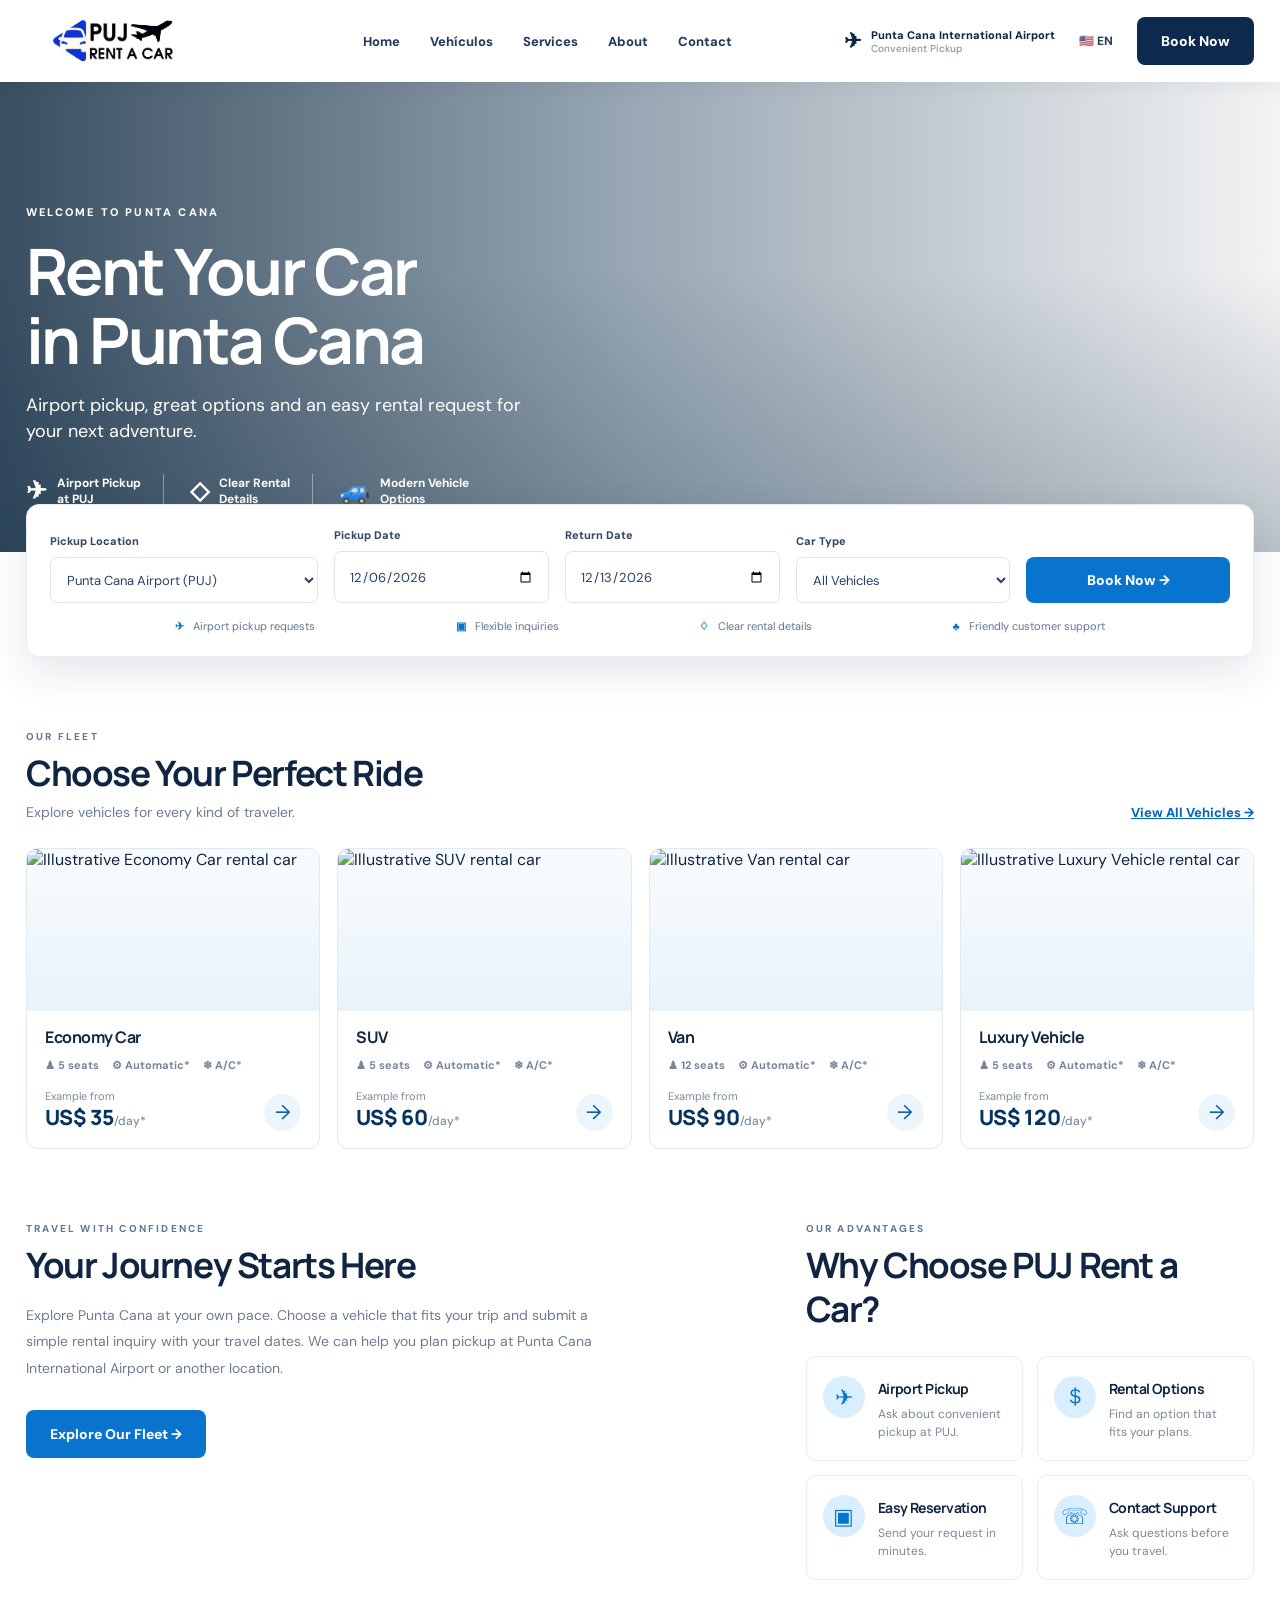
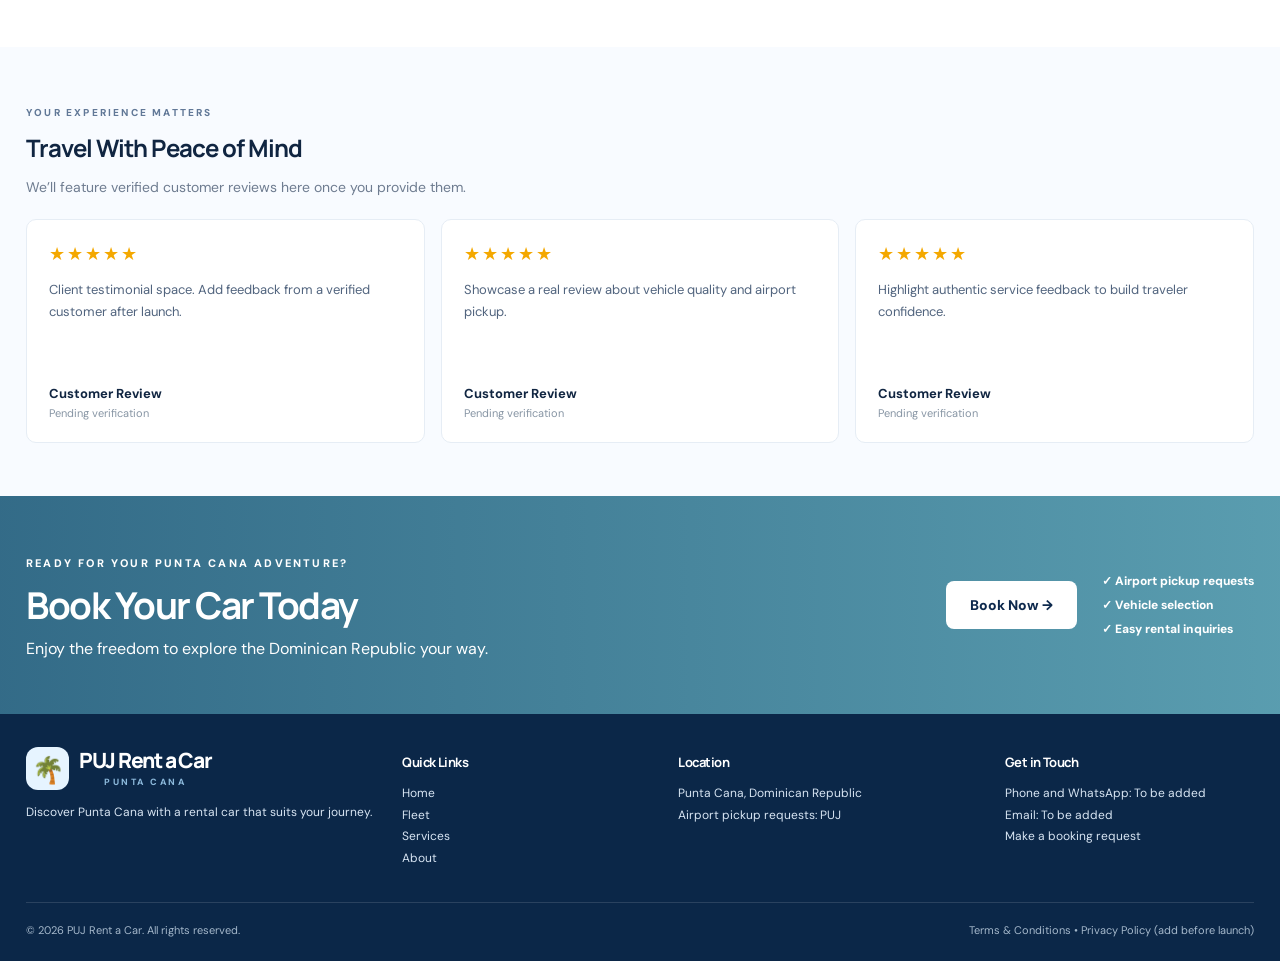
==== commit 26148375: "Update index.html" ====
--- a/index.html
+++ b/index.html
@@ -67,7 +67,7 @@
    <section class="hero" id="home">
     <div class="container hero-content">
      <span class="eyebrow">
-      WELCOME TO PUNTA CANAA
+      WELCOME TO PUNTA CANA
      </span>
      <h1>
       Rent Your Car
--- a/css/styles.css
+++ b/css/styles.css
@@ -278,54 +278,11 @@
   border-radius:13px;
   padding:23px;
   display:grid;
-  grid-template-columns:1.25fr 1fr 1fr 1.05fr .95fr;
+  grid-template-columns:minmax(0,1.25fr) repeat(3,minmax(0,1fr)) minmax(0,.95fr);
   gap:16px;
   align-items:end;
 }
 
-
-/* ====================================
-   FORMULARIO RESPONSIVE
-==================================== */
-
-/* TABLETS */
-@media (max-width: 1024px) {
-    .booking {
-        grid-template-columns: repeat(2, minmax(0, 1fr));
-        gap: 20px;
-    }
-
-    .booking > * {
-        min-width: 0;
-    }
-}
-
-/* CELULARES */
-@media (max-width: 768px) {
-    .booking {
-        display: grid;
-        grid-template-columns: minmax(0, 1fr);
-        gap: 20px;
-        padding: 20px;
-        width: 100%;
-        box-sizing: border-box;
-    }
-
-    .booking > * {
-        width: 100%;
-        min-width: 0;
-        max-width: 100%;
-    }
-
-    .booking input,
-    .booking select,
-    .booking button {
-        width: 100%;
-        min-width: 0;
-        max-width: 100%;
-        box-sizing: border-box;
-    }
-}
 
 .field label {
   font-size:11px;
@@ -402,7 +359,7 @@
 
 .fleet-grid {
   display:grid;
-  grid-template-columns:repeat(4,1fr);
+  grid-template-columns:repeat(4,minmax(0,1fr));
   gap:17px;
 }
 
@@ -742,504 +699,210 @@
   font-size:13px;
 }
 
+
+/* =========================================================
+   COMPONENTES COMPARTIDOS
+========================================================= */
+
+.logo {
+    flex-shrink: 0;
+}
+
+.logo-img {
+    display: block;
+    width: 180px;
+    height: 60px;
+    max-width: 100%;
+    object-fit: contain;
+}
+
+.field,
+.booking > * {
+    min-width: 0;
+}
+
+.booking input,
+.booking select,
+.booking button {
+    min-width: 0;
+    max-width: 100%;
+}
+
+.section-compact { padding-top: 0; }
+.intro-copy { max-width: 600px; line-height: 1.9; }
+.explore-link { margin-top: 15px; }
+.reviews-title { margin-top: 10px; }
+
+/* =========================================================
+   TABLET Y PANTALLAS MEDIANAS
+========================================================= */
+
 @media (max-width: 1150px) {
-.airport-mini {
-  display:none;
-}
-
-.nav-inner {
-  gap:10px;
-}
-
-.links {
-  gap:20px;
-}
-
-.fleet-grid {
-  grid-template-columns:repeat(2,1fr);
-}
-
-.split {
-  grid-template-columns:1fr;
-}
-
-.hero-car {
-  width:55vw;
-  right:0;
-}
-
-.booking {
-  grid-template-columns:repeat(4,1fr);
-}
-
-.booking button {
-  grid-column:1/-1;
-}
-
-}
+    .airport-mini { display: none; }
+    .nav-inner { gap: 14px; }
+    .links { gap: 18px; }
+    .fleet-grid { grid-template-columns: repeat(2, minmax(0,1fr)); }
+    .split { grid-template-columns: minmax(0,1fr); }
+    .hero-car { width: 52vw; right: 0; }
+    .booking { grid-template-columns: repeat(2, minmax(0,1fr)); }
+    .booking > .booking-badges { grid-column: 1 / -1; }
+    .booking > button { grid-column: 1 / -1; }
+}
+
+/* =========================================================
+   CELULARES: REGLAS ÚNICAS (SIN PARCHES SUPERPUESTOS)
+========================================================= */
 
 @media (max-width: 700px) {
-
-.container {
-    width: 95%;
-    max-width: 1600px;
-    margin-left: auto;
-    margin-right: auto;
-}
-
-.nav {
-  height:70px;
-}
-
-.nav-inner {
-  justify-content:space-between;
-}
-
-.logo {
-  min-width:auto;
-}
-
-.logo strong {
-  font-size:18px;
-}
-
-.logo-mark {
-  width:37px;
-  height:37px;
-}
-
-.mobile-menu {
-  display:block;
-}
-
-.links {
-  position:absolute;
-  top:70px;
-  left:0;
-  right:0;
-  padding:20px;
-  background:white;
-  box-shadow:0 14px 20px #1233;
-  display:none;
-  flex-direction:column;
-  align-items:flex-start;
-}
-
-.links.open {
-  display:flex;
-}
-
-.nav-right .lang {
-  display:none;
-}
-
-.nav-right .button {
-  padding:11px 13px;
-  font-size:12px;
-}
-
-.hero {
-  height:560px;
-}
-
-.hero-content {
-  padding-top:48px;
-}
-
-.hero p {
-  font-size:15px;
-}
-
-.hero-features {
-  gap:8px;
-  margin-top:22px;
-}
-
-.hero-features div {
-  font-size:10px;
-  gap:5px;
-  padding-right:8px;
-}
-
-.hero-features span {
-  font-size:17px;
-}
-
-.hero-car {
-  width:100vw;
-  right:-18vw;
-  bottom:25px;
-  opacity:.92;
-}
-
-.booking-wrap {
-  margin-top:-35px;
-}
-
-.booking {
-  grid-template-columns:repeat(2,minmax(0,1fr));
-  padding:15px;
-  gap:12px;
-}
-
-.field:first-child,.booking button {
-  grid-column:1/-1;
-}
-
-.booking-badges {
-  display:grid;
-  grid-template-columns:1fr 1fr;
-  gap:8px;
-  font-size:10px;
-}
-
-.section {
-  padding:45px 0;
-}
-
-.section-head {
-  align-items:flex-start;
-  gap:12px;
-}
-
-
-@media (min-width: 1200px) {
-    .fleet-grid {
+    html { overflow-x: clip; }
+    body { overflow-x: clip; }
+    .container { width: calc(100% - 36px); max-width: 100%; }
+
+    /* Cabecera */
+    .nav { height: 76px; }
+    .nav-inner { justify-content: space-between; gap: 10px; }
+    .logo { min-width: 0; flex-shrink: 1; }
+    .logo-img { width: 140px; height: 52px; }
+    .logo strong { font-size: 17px; }
+    .logo-mark { width: 36px; height: 36px; }
+    .mobile-menu { display: block; flex-shrink: 0; }
+    .nav-right { gap: 8px; margin-left: auto; }
+    .nav-right .lang { display: none; }
+    .nav-right .button { padding: 11px 12px; font-size: 12px; white-space: nowrap; }
+    .links {
+        display: none;
+        position: absolute;
+        top: 76px;
+        left: 0;
+        right: 0;
+        flex-direction: column;
+        align-items: flex-start;
+        background: white;
+        padding: 22px;
+        box-shadow: 0 15px 24px #1233;
+    }
+    .links.open { display: flex; }
+
+    /* Portada: contenido arriba, auto abajo */
+    .hero {
+        height: auto;
+        min-height: 730px;
+        padding: 0 0 245px;
+        overflow: hidden;
+        background-position: center center;
+    }
+    .hero-content {
+        width: calc(100% - 36px);
+        padding-top: 46px;
+        padding-bottom: 0;
+    }
+    .hero h1 {
+        font-size: clamp(35px, 8.2vw, 48px);
+        line-height: 1.12;
+        max-width: 100%;
+        margin: 14px 0;
+        overflow-wrap: normal;
+    }
+    .hero p { font-size: 15px; line-height: 1.55; max-width: 100%; }
+    .hero-features { flex-wrap: wrap; gap: 12px 16px; margin-top: 22px; }
+    .hero-features div { gap: 6px; padding-right: 12px; font-size: 11px; }
+    .hero-features span { font-size: 21px; }
+    .hero-car {
+        display: block;
+        position: absolute;
+        width: calc(100% - 36px);
+        max-width: 450px;
+        height: 212px;
+        right: 18px;
+        bottom: 48px;
+        object-fit: cover;
+        object-position: center;
+        border-radius: 13px;
+        filter: drop-shadow(0 12px 14px rgba(0,0,0,.15));
+    }
+
+    /* Reserva: cada campo en su propia fila */
+    .booking-wrap { margin-top: -30px; }
+    .booking {
         display: grid;
-        grid-template-columns: repeat(4, minmax(0, 1fr));
-        gap: 24px;
+        grid-template-columns: minmax(0,1fr);
+        gap: 18px;
+        width: 100%;
+        padding: 20px;
     }
-}
-
-
-.car-photo {
-  height:125px;
-}
-
-.car-details {
-  padding:12px;
-}
-
-.spec {
-  gap:5px;
-  font-size:10px;
-}
-
-.price-row strong {
-  font-size:16px;
-}
-
-.round-btn {
-  width:30px;
-  height:30px;
-}
-
-.benefits-grid {
-  gap:10px;
-}
-
-.benefit {
-  padding:12px;
-  flex-direction:column;
-}
-
-.reviews-grid {
-  grid-template-columns:1fr;
-}
-
-.review p {
-  min-height:auto;
-}
-
-.cta-inner,.cta-right {
-  flex-direction:column;
-  align-items:flex-start;
-}
-
-.cta h2 {
-  font-size:29px;
-}
-
-.footer-main {
-  grid-template-columns:1fr 1fr;
-}
-
-.footer-bottom {
-  gap:10px;
-  flex-direction:column;
-}
-
+    .booking > * { grid-column: 1 / -1; width: auto; min-width: 0; }
+    .booking .field { min-width: 0; }
+    .field label { font-size: 12px; margin-bottom: 8px; }
+    .field input,
+    .field select {
+        display: block;
+        width: 100%;
+        max-width: 100%;
+        min-width: 0;
+        height: 49px;
+        font-size: 16px;
+        text-align: left;
+        box-sizing: border-box;
+    }
+    .field input[type="date"] { min-width: 0; padding: 0 10px; }
+    .booking button { width: 100%; height: 50px; }
+    .booking-badges {
+        display: grid;
+        grid-template-columns: repeat(2,minmax(0,1fr));
+        gap: 12px;
+        font-size: 10px;
+    }
+
+    /* Secciones internas */
+    .section { padding: 48px 0; }
+    .section-head { align-items: flex-start; gap: 15px; flex-wrap: wrap; }
+    .section h2 { font-size: 29px; }
+    .fleet-grid { grid-template-columns: minmax(0,1fr); gap: 18px; }
+    .car-photo { height: 210px; }
+    .car-details { padding: 15px; }
+    .benefits-grid { gap: 10px; }
+    .benefit { padding: 13px; flex-direction: column; }
+    .reviews-grid { grid-template-columns: minmax(0,1fr); }
+    .review p { min-height: 0; }
+    .cta-inner, .cta-right { flex-direction: column; align-items: flex-start; }
+    .cta h2 { font-size: 29px; }
+    .footer-main { grid-template-columns: repeat(2,minmax(0,1fr)); }
+    .footer-bottom { flex-direction: column; gap: 10px; }
 }
 
 @media (max-width: 380px) {
-.fleet-grid {
-  grid-template-columns:1fr;
-}
-
-.footer-main {
-  grid-template-columns:1fr;
-}
-
-.nav-right .button {
-  display:none;
-}
-
-}
-
-/* Section-specific styles moved from HTML */
-.section-compact {
-  padding-top:0;
-}
-
-.intro-copy {
-  max-width:600px;
-  line-height:1.9;
-}
-
-.explore-link {
-  margin-top:15px;
-}
-
-.reviews-title {
-  margin-top:10px;
-}
-
- 
-/* LOGO DEL ENCABEZADO */
-
-.logo {
+    .logo-img { width: 118px; }
+    .nav-right .button { padding: 9px; font-size: 11px; }
+    .hero { min-height: 755px; }
+    .hero h1 { font-size: 34px; }
+    .footer-main { grid-template-columns: 1fr; }
+}
+
+
+/* CENTRAR LAS FECHAS EN IPHONE */
+
+.booking input[type="date"] {
+    height: 52px;
+    min-height: 52px;
+    padding: 0 14px;
+    line-height: normal;
+    box-sizing: border-box;
+    -webkit-appearance: none;
+    appearance: none;
+}
+
+.booking input[type="date"]::-webkit-date-and-time-value {
+    min-height: 100%;
     display: flex;
     align-items: center;
-    flex-shrink: 0;
-    text-decoration: none;
-}
-
-.logo-img {
-    display: block;
-    width: 160px;
-    max-width: 100%;
-    height: 55px;
-    object-fit: contain;
-}
-
-/* LOGO EN CELULARES */
-
-@media (max-width: 768px) {
-    .logo-img {
-        width: 130px;
-        height: 45px;
-    }
-}
-
-
-@media (min-width: 1024px) {
-    .hero h1 {
-        font-size: clamp(56px, 5vw, 86px);
-        line-height: 1.05;
-    }
-
-    .hero {
-        min-height: 600px;
-    }
-}
-
-
-/* ==========================================
-   PUJ RENT A CAR - VERSIÓN MÓVIL
-========================================== */
-
-@media screen and (max-width: 768px) {
-
-    /* Evitar desplazamiento horizontal */
-    html,
-    body {
-        width: 100%;
-        overflow-x: clip;
-    }
-
-    /* Contenedores */
-    .container {
-        width: 92%;
-        max-width: 100%;
-        margin: 0 auto;
-    }
-
-    /* Encabezado */
-    .logo-img {
-        width: 135px;
-        height: auto;
-        max-height: 55px;
-        object-fit: contain;
-    }
-
-    /* Portada */
-    .hero {
-        position: relative;
-        min-height: 620px;
-        height: auto;
-        padding: 65px 0 100px;
-        overflow: hidden;
-    }
-
-    /* Texto principal */
-    .hero h1 {
-        font-size: clamp(34px, 9vw, 46px) !important;
-        line-height: 1.12 !important;
-        max-width: 100%;
-        margin-bottom: 18px;
-    }
-
-    .hero p {
-        font-size: 16px !important;
-        line-height: 1.6;
-        max-width: 100%;
-    }
-
-    /* Beneficios */
-    .hero-features,
-    .hero-benefits {
-        display: flex;
-        flex-wrap: wrap;
-        gap: 14px;
-        align-items: center;
-    }
-
-    /* Formulario */
-    .booking-card {
-        position: relative;
-        width: 92%;
-        max-width: 100%;
-        margin: -55px auto 35px;
-        padding: 20px;
-        border-radius: 18px;
-        z-index: 5;
-    }
-
-    .booking-card input,
-    .booking-card select,
-    .booking-card button {
-        width: 100%;
-        min-width: 0;
-        font-size: 15px;
-    }
-
-    /* Tarjetas de vehículos */
-    .fleet-grid {
-        grid-template-columns: 1fr !important;
-        gap: 22px;
-    }
-
-    .fleet-card img {
-        width: 100%;
-        height: 220px;
-        object-fit: cover;
-    }
-
-    /* Títulos de secciones */
-    h2 {
-        font-size: 29px;
-        line-height: 1.2;
-    }
-}
-
-
-
-@media (max-width: 768px) {
-    .hero-car {
-        display: block !important;
-        position: relative;
-        width: 100%;
-        max-width: 100%;
-        height: auto;
-        object-fit: contain;
-    }
-}
-
-
-/* ==========================================
-   CORRECCIÓN DE DESBORDAMIENTO MÓVIL
-========================================== */
-
-@media (max-width: 768px) {
-
-    html,
-    body {
-        width: 100%;
-        max-width: 100%;
-        margin: 0;
-        overflow-x: hidden;
-    }
-
-    *,
-    *::before,
-    *::after {
-        box-sizing: border-box;
-    }
-
-    .container {
-        width: 100%;
-        max-width: 100%;
-        padding-left: 16px;
-        padding-right: 16px;
-    }
-
-    .hero,
-    .booking-card,
-    .fleet-grid {
-        max-width: 100%;
-    }
-
-    .hero h1 {
-        font-size: clamp(32px, 9vw, 44px);
-        line-height: 1.12;
-    }
-
-    .booking-card input,
-    .booking-card select {
-        max-width: 100%;
-        min-width: 0;
-    }
-
-    .logo-img {
-        width: 130px;
-        height: auto;
-    }
-}
-
-
-/* =====================================
-   ARREGLO DEFINITIVO DEL FORMULARIO
-   SOLO PARA CELULARES
-===================================== */
-
-@media screen and (max-width: 768px) {
-
-    .booking {
-        display: grid !important;
-        grid-template-columns: minmax(0, 1fr) !important;
-        gap: 20px !important;
-        padding: 20px !important;
-    }
-
-    .booking > * {
-        grid-column: 1 / -1 !important;
-        min-width: 0 !important;
-        width: 100% !important;
-        max-width: 100% !important;
-    }
-
-    .booking input,
-    .booking select {
-        display: block;
-        width: 100% !important;
-        min-width: 0 !important;
-        max-width: 100% !important;
-        box-sizing: border-box !important;
-    }
-
-    /* Botón de reserva */
-    .booking button {
-        width: 100% !important;
-    }
-}
-
+    justify-content: flex-start;
+    text-align: left;
+}
+
+.booking input[type="date"]::-webkit-datetime-edit {
+    display: flex;
+    align-items: center;
+    padding: 0;
+}
+
+
